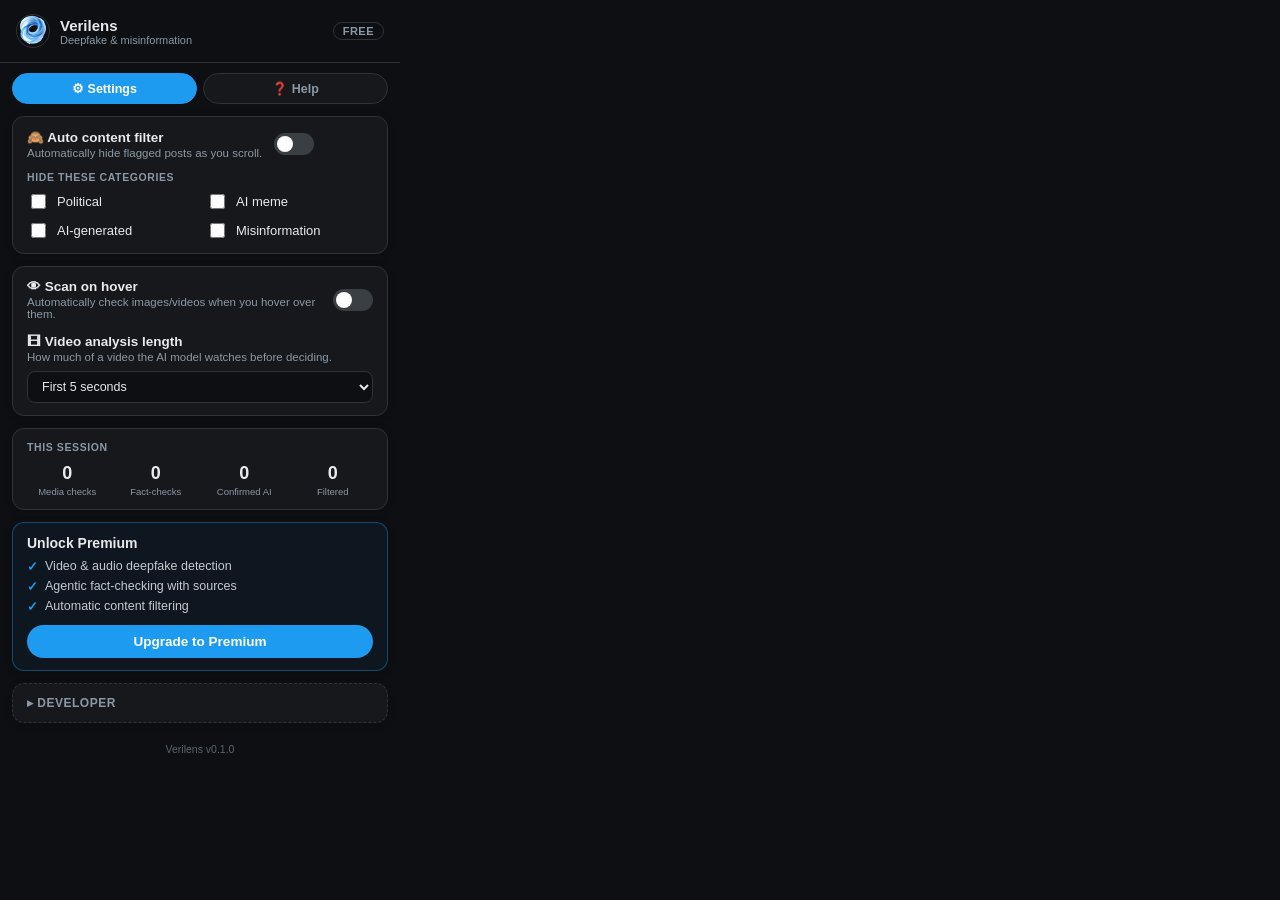
==== popup/popup.html @ 67c18f8c "style: replace old AVIF logo with new transparent PNG logo" ====
<!doctype html>
<html lang="en">
  <head>
    <meta charset="utf-8" />
    <meta name="viewport" content="width=device-width, initial-scale=1" />
    <link rel="stylesheet" href="popup.css" />
    <title>Verilens</title>
  </head>
  <body>
    <header class="vl-header">
      <img src="../assets/images/logo.png" alt="Verilens logo" class="vl-logo" />
      <div>
        <div class="vl-title">Verilens</div>
        <div class="vl-subtitle">Deepfake &amp; misinformation</div>
      </div>
      <span id="tierBadge" class="vl-tier">free</span>
    </header>

    <nav class="vl-tabs" role="tablist">
      <button class="vl-tab active" data-tab="settings" type="button" role="tab" aria-selected="true">⚙ Settings</button>
      <button class="vl-tab" data-tab="help" type="button" role="tab" aria-selected="false">❓ Help</button>
    </nav>

    <!-- ============================== SETTINGS ============================== -->
    <div class="vl-panel" data-panel="settings">

      <!-- Auto content filter (premium) -->
      <section class="vl-card">
        <div class="vl-row">
          <div>
            <div class="vl-row-title">🙈 Auto content filter</div>
            <div class="vl-row-desc">Automatically hide flagged posts as you scroll.</div>
          </div>
          <label class="vl-switch">
            <input type="checkbox" id="autofilterToggle" />
            <span class="vl-slider"></span>
          </label>
        </div>

        <p id="premiumNote" class="vl-note" hidden>
          🔒 Auto filtering is a <strong>Premium</strong> feature. Manual checks still work on the free plan.
        </p>

        <div id="categories" class="vl-categories">
          <div class="vl-cat-head">Hide these categories</div>
          <div class="vl-cat-grid">
            <label class="vl-check"><input type="checkbox" data-cat="political" /> Political</label>
            <label class="vl-check"><input type="checkbox" data-cat="ai_meme" /> AI meme</label>
            <label class="vl-check"><input type="checkbox" data-cat="ai_generated" /> AI-generated</label>
            <label class="vl-check"><input type="checkbox" data-cat="misinformation" /> Misinformation</label>
          </div>
        </div>
      </section>

      <!-- Detection behavior -->
      <section class="vl-card">
        <div class="vl-row">
          <div>
            <div class="vl-row-title">👁 Scan on hover</div>
            <div class="vl-row-desc">Automatically check images/videos when you hover over them.</div>
          </div>
          <label class="vl-switch">
            <input type="checkbox" id="hoverToggle" />
            <span class="vl-slider"></span>
          </label>
        </div>

        <div class="vl-subsection">
          <div class="vl-row-title">🎞 Video analysis length</div>
          <div class="vl-row-desc">How much of a video the AI model watches before deciding.</div>
          <select id="videoMaxSeconds" class="vl-select">
            <option value="5">First 5 seconds</option>
            <option value="10">First 10 seconds</option>
            <option value="20">First 20 seconds</option>
            <option value="30">First 30 seconds</option>
            <option value="60">First 60 seconds</option>
            <option value="0">Full video</option>
          </select>
        </div>
      </section>

      <!-- Session stats -->
      <section class="vl-card">
        <div class="vl-cat-head">This session</div>
        <div class="vl-stats">
          <div class="vl-stat"><span id="statScans" class="vl-stat-num">0</span><span class="vl-stat-label">Media checks</span></div>
          <div class="vl-stat"><span id="statFacts" class="vl-stat-num">0</span><span class="vl-stat-label">Fact-checks</span></div>
          <div class="vl-stat"><span id="statConfirmed" class="vl-stat-num">0</span><span class="vl-stat-label">Confirmed AI</span></div>
          <div class="vl-stat"><span id="statFiltered" class="vl-stat-num">0</span><span class="vl-stat-label">Filtered</span></div>
        </div>
      </section>

      <!-- Upgrade screen (free) / status (premium) -->
      <section class="vl-card vl-upgrade" id="upgradeCard">
        <div class="vl-upgrade-head">Unlock Premium</div>
        <ul class="vl-benefits">
          <li>Video &amp; audio deepfake detection</li>
          <li>Agentic fact-checking with sources</li>
          <li>Automatic content filtering</li>
        </ul>
        <button id="upgradeBtn" class="vl-cta">Upgrade to Premium</button>
      </section>

      <section class="vl-card vl-premium-active" id="premiumCard" hidden>
        <div class="vl-premium-head">✓ Premium active</div>
        <div class="vl-row-desc">All detection and filtering features are unlocked.</div>
      </section>

      <!-- Developer tools (collapsed) -->
      <details class="vl-card vl-dev">
        <summary class="vl-dev-summary">Developer</summary>

        <div class="vl-row">
          <div>
            <div class="vl-row-title">Plan</div>
            <div class="vl-row-desc">Switch your tier to test gated features.</div>
          </div>
          <label class="vl-switch">
            <input type="checkbox" id="tierToggle" />
            <span class="vl-slider"></span>
          </label>
        </div>
        <div class="vl-row-desc" id="tierLabel">Free</div>

        <button id="resetStats" class="vl-dev-link">Reset session stats</button>
      </details>
    </div>

    <!-- ================================ HELP ================================ -->
    <div class="vl-panel" data-panel="help" hidden>

      <section class="vl-card">
        <div class="vl-row-title">👋 What does Verilens do?</div>
        <p class="vl-help-text">
          Verilens adds small AI-powered checks directly into your social feed
          (X/Twitter, Instagram, Facebook). It never posts or changes anything —
          it only analyzes what you choose to check and shows you the result.
        </p>
      </section>

      <section class="vl-card">
        <div class="vl-row-title">🔍 "Check media" button</div>
        <p class="vl-help-text">
          Appears under posts with an image or video. Click it to ask an AI model
          "is this real or AI-generated?" The result shows as a colored badge:
        </p>
        <div class="vl-legend">
          <div class="vl-legend-row"><span class="vl-dot green"></span> <strong>Likely real</strong> — looks like genuine, unedited media.</div>
          <div class="vl-legend-row"><span class="vl-dot amber"></span> <strong>Uncertain</strong> — the model isn't confident either way.</div>
          <div class="vl-legend-row"><span class="vl-dot red"></span> <strong>Likely AI / fake</strong> — strong signs of AI generation or manipulation.</div>
        </div>
        <p class="vl-help-text">
          Image checks are <strong>free</strong>. Video (and audio) checks need
          heavier multimodal models and are part of <strong>Premium</strong>.
        </p>
      </section>

      <section class="vl-card">
        <div class="vl-row-title">✅ Confirmed AI badges (C2PA / SynthID)</div>
        <p class="vl-help-text">
          Some images carry an invisible, cryptographically signed "AI-made" label
          from the tool that created them (e.g. C2PA Content Credentials or
          Google SynthID). When Verilens finds one, it shows
          <strong>"Confirmed AI"</strong> immediately — this is stronger evidence
          than a model's guess, since it's a verified signature, not an estimate.
        </p>
      </section>

      <section class="vl-card">
        <div class="vl-row-title">📰 "Fact-check" button</div>
        <p class="vl-help-text">
          Appears under posts with text. Click it to have an AI agent look up the
          claims in the post against trusted sources and show you whether each
          claim looks true, false, or unverifiable — with links to what it found.
          This is a <strong>Premium</strong> feature since it does live research.
        </p>
      </section>

      <section class="vl-card">
        <div class="vl-row-title">👁 Scan on hover</div>
        <p class="vl-help-text">
          When turned on, simply hovering over an image or video for a moment
          automatically runs a quick "Check media" scan and shows a small badge
          in the corner — no click needed. Off by default to save on
          checks/bandwidth; turn it on if you want passive scanning while you scroll.
        </p>
      </section>

      <section class="vl-card">
        <div class="vl-row-title">🎞 Video analysis length</div>
        <p class="vl-help-text">
          Controls how many seconds of a video the AI model actually watches.
          Shorter = faster results; "Full video" gives the model the most context
          but takes longer to analyze.
        </p>
      </section>

      <section class="vl-card">
        <div class="vl-row-title">🙈 Auto content filter</div>
        <p class="vl-help-text">
          A <strong>Premium</strong> feature that scans posts as you scroll and
          blurs anything matching the categories you've selected (political,
          AI memes, AI-generated media, misinformation). Each blurred post has a
          "Show anyway" button if you want to see it.
        </p>
      </section>

      <section class="vl-card">
        <div class="vl-row-title">🧠 AI model backends</div>
        <p class="vl-help-text">
          Verilens can connect to real, hosted AI models for video and image
          detection. If a model server isn't running, Verilens automatically uses
          a built-in demo model instead — so "Check media" always returns a
          result either way.
        </p>
      </section>

      <section class="vl-card">
        <div class="vl-row-title">⭐ Free vs. Premium</div>
        <div class="vl-plan-grid">
          <div class="vl-plan-col">
            <div class="vl-plan-head">Free</div>
            <ul class="vl-plan-list">
              <li>Image deepfake checks</li>
              <li>AI text detection on selected text</li>
            </ul>
          </div>
          <div class="vl-plan-col">
            <div class="vl-plan-head">Premium</div>
            <ul class="vl-plan-list">
              <li>Video &amp; audio deepfake checks</li>
              <li>Fact-checking with sources</li>
              <li>Automatic content filtering</li>
            </ul>
          </div>
        </div>
        <p class="vl-help-text">
          Use the <strong>Developer → Plan</strong> switch on the Settings tab to
          try Premium features while testing.
        </p>
      </section>
    </div>

    <footer class="vl-footer">Verilens v0.1.0</footer>

    <script src="popup.js"></script>
  </body>
</html>
---- popup/popup.css ----
/* popup/popup.css — dark, minimal, launch-quality */
* { box-sizing: border-box; }

body {
  margin: 0;
  width: 400px;
  font-family: -apple-system, BlinkMacSystemFont, "Segoe UI", Roboto, sans-serif;
  background: #0e0f12;
  color: #e7e9ea;
  font-size: 13px;
}

/* Header */
.vl-header {
  display: flex;
  align-items: center;
  gap: 10px;
  padding: 14px 16px;
  border-bottom: 1px solid #2f3336;
}
.vl-logo {
  width: 34px;
  height: 34px;
  border-radius: 50%;
  object-fit: cover;
  border: 1px solid #2f3336;
  flex-shrink: 0;
}
.vl-title { font-size: 15px; font-weight: 700; }
.vl-subtitle { font-size: 11px; color: #8b98a5; }
.vl-tier {
  margin-left: auto;
  font-size: 11px;
  font-weight: 700;
  text-transform: uppercase;
  letter-spacing: 0.5px;
  color: #8b98a5;
  border: 1px solid #2f3336;
  border-radius: 999px;
  padding: 2px 9px;
}
.vl-tier.premium { color: #1d9bf0; border-color: rgba(29, 155, 240, 0.5); }

/* Tabs */
.vl-tabs {
  display: flex;
  gap: 6px;
  padding: 10px 12px 0;
}
.vl-tab {
  flex: 1;
  appearance: none;
  border: 1px solid #2f3336;
  background: #16181c;
  color: #8b98a5;
  font-size: 12.5px;
  font-weight: 700;
  padding: 7px 0;
  border-radius: 999px;
  cursor: pointer;
  transition: background 0.15s ease, color 0.15s ease, border-color 0.15s ease;
}
.vl-tab:hover { color: #c4c9ce; border-color: #3a3f44; }
.vl-tab.active {
  color: #fff;
  background: #1d9bf0;
  border-color: #1d9bf0;
}
.vl-help-text {
  font-size: 12.5px;
  color: #c4c9ce;
  line-height: 1.5;
  margin: 8px 0 0;
}

/* Cards */
.vl-card {
  margin: 12px;
  padding: 12px 14px;
  border: 1px solid #2f3336;
  border-radius: 12px;
  background: #16181c;
  box-shadow: 0 2px 8px rgba(0, 0, 0, 0.18);
}
.vl-row {
  display: flex;
  align-items: center;
  gap: 12px;
}
.vl-row-title { font-size: 13.5px; font-weight: 700; }
.vl-row-desc { font-size: 11.5px; color: #8b98a5; margin-top: 2px; }

.vl-note {
  margin: 10px 0 0;
  font-size: 12px;
  color: #c9b27a;
  background: rgba(243, 156, 18, 0.08);
  border: 1px solid rgba(243, 156, 18, 0.25);
  border-radius: 8px;
  padding: 8px 10px;
}
.vl-note strong { color: #f39c12; }

/* Categories */
.vl-categories { margin-top: 12px; display: flex; flex-direction: column; gap: 8px; }
.vl-cat-head {
  font-size: 10.5px;
  font-weight: 700;
  text-transform: uppercase;
  letter-spacing: 0.6px;
  color: #8b98a5;
}
.vl-cat-grid {
  display: grid;
  grid-template-columns: 1fr 1fr;
  gap: 8px 12px;
}
.vl-check { display: flex; align-items: center; gap: 8px; cursor: pointer; }
.vl-check input { accent-color: #1d9bf0; width: 15px; height: 15px; }
.vl-disabled { opacity: 0.45; pointer-events: none; }

/* Toggle switch */
.vl-switch { position: relative; display: inline-block; width: 40px; height: 22px; flex: 0 0 auto; }
.vl-switch input { opacity: 0; width: 0; height: 0; }
.vl-slider {
  position: absolute;
  inset: 0;
  background: #3a3f44;
  border-radius: 999px;
  transition: background 0.15s ease;
}
.vl-slider::before {
  content: "";
  position: absolute;
  height: 16px;
  width: 16px;
  left: 3px;
  top: 3px;
  background: #fff;
  border-radius: 50%;
  transition: transform 0.15s ease;
}
.vl-switch input:checked + .vl-slider { background: #1d9bf0; }
.vl-switch input:checked + .vl-slider::before { transform: translateX(18px); }
.vl-switch input:disabled + .vl-slider { opacity: 0.5; }

/* Detection settings */
.vl-subsection { margin-top: 14px; }
.vl-select {
  width: 100%;
  margin-top: 8px;
  padding: 7px 10px;
  font-size: 12.5px;
  color: #e7e9ea;
  background: #0e0f12;
  border: 1px solid #2f3336;
  border-radius: 8px;
  outline: none;
}
.vl-select:focus { border-color: #1d9bf0; }

/* Session stats */
.vl-stats {
  display: grid;
  grid-template-columns: repeat(4, 1fr);
  gap: 8px;
  margin-top: 10px;
}
.vl-stat {
  display: flex;
  flex-direction: column;
  align-items: center;
  gap: 2px;
}
.vl-stat-num { font-size: 18px; font-weight: 800; color: #e7e9ea; }
.vl-stat-label { font-size: 9.5px; color: #8b98a5; text-align: center; }

/* Upgrade card */
.vl-upgrade { border-color: rgba(29, 155, 240, 0.4); background: rgba(29, 155, 240, 0.06); }
.vl-upgrade-head { font-size: 14px; font-weight: 800; margin-bottom: 8px; }
.vl-benefits {
  list-style: none;
  margin: 0 0 12px;
  padding: 0;
  display: flex;
  flex-direction: column;
  gap: 6px;
}
.vl-benefits li {
  font-size: 12.5px;
  color: #c4c9ce;
  padding-left: 18px;
  position: relative;
}
.vl-benefits li::before {
  content: "✓";
  position: absolute;
  left: 0;
  color: #1d9bf0;
  font-weight: 800;
}
.vl-cta {
  width: 100%;
  appearance: none;
  border: none;
  background: #1d9bf0;
  color: #fff;
  font-size: 13.5px;
  font-weight: 700;
  padding: 9px;
  border-radius: 999px;
  cursor: pointer;
}
.vl-cta:hover { background: #1a8cd8; }

.vl-premium-active { border-color: rgba(46, 204, 113, 0.4); background: rgba(46, 204, 113, 0.06); }
.vl-premium-head { font-size: 14px; font-weight: 800; color: #2ecc71; margin-bottom: 2px; }

/* Dev card (collapsible) */
.vl-dev { border-style: dashed; }
.vl-dev-summary {
  cursor: pointer;
  font-size: 12px;
  font-weight: 700;
  color: #8b98a5;
  text-transform: uppercase;
  letter-spacing: 0.5px;
  list-style: none;
}
.vl-dev-summary::-webkit-details-marker { display: none; }
.vl-dev-summary::before { content: "▸ "; }
details[open] .vl-dev-summary::before { content: "▾ "; }
.vl-dev > .vl-row { margin-top: 12px; }
.vl-dev-link {
  display: block;
  margin-top: 10px;
  appearance: none;
  border: none;
  background: none;
  color: #8b98a5;
  font-size: 11px;
  text-decoration: underline;
  cursor: pointer;
  padding: 0;
}
.vl-dev-link:hover { color: #aab4bd; }

.vl-footer {
  text-align: center;
  font-size: 10.5px;
  color: #5b6570;
  padding: 8px 0 12px;
}

/* ---- Help tab ---- */
.vl-legend { margin-top: 10px; display: flex; flex-direction: column; gap: 6px; }
.vl-legend-row { font-size: 12.5px; color: #c4c9ce; display: flex; align-items: flex-start; gap: 8px; }
.vl-dot {
  width: 10px;
  height: 10px;
  min-width: 10px;
  border-radius: 50%;
  margin-top: 3px;
}
.vl-dot.green { background: #2ecc71; }
.vl-dot.amber { background: #f39c12; }
.vl-dot.red { background: #e74c3c; }

.vl-plan-grid {
  margin-top: 10px;
  display: grid;
  grid-template-columns: 1fr 1fr;
  gap: 10px;
}
.vl-plan-col {
  border: 1px solid #2f3336;
  border-radius: 10px;
  padding: 10px;
  background: #0e0f12;
}
.vl-plan-head {
  font-size: 12px;
  font-weight: 800;
  text-transform: uppercase;
  letter-spacing: 0.5px;
  color: #8b98a5;
  margin-bottom: 6px;
}
.vl-plan-list {
  margin: 0;
  padding-left: 16px;
  display: flex;
  flex-direction: column;
  gap: 4px;
}
.vl-plan-list li { font-size: 12px; color: #c4c9ce; }
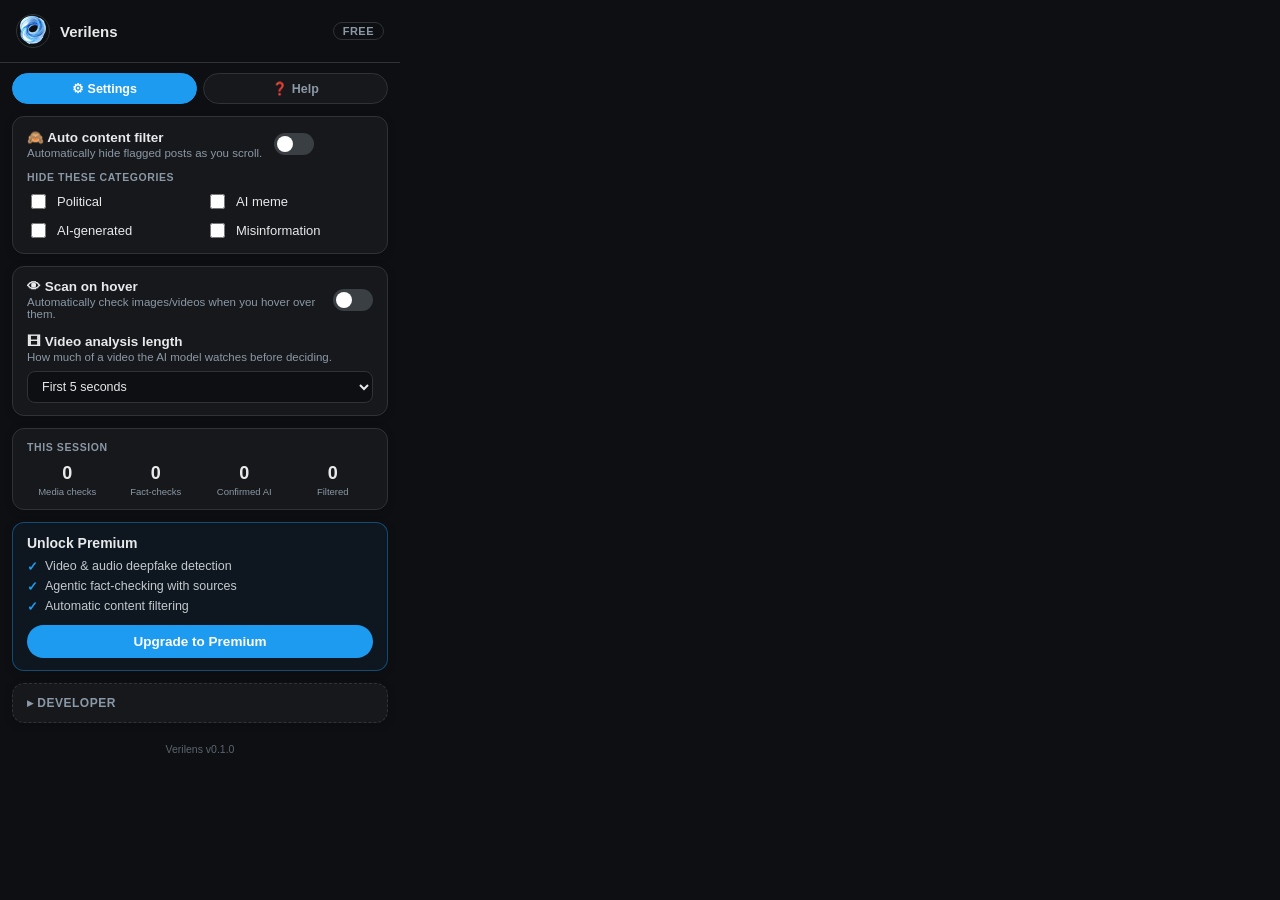
==== commit 9c043e02: "style: remove subtitle from popup header" ====
--- a/popup/popup.html
+++ b/popup/popup.html
@@ -11,7 +11,6 @@
       <img src="../assets/images/logo.png" alt="Verilens logo" class="vl-logo" />
       <div>
         <div class="vl-title">Verilens</div>
-        <div class="vl-subtitle">Deepfake &amp; misinformation</div>
       </div>
       <span id="tierBadge" class="vl-tier">free</span>
     </header>
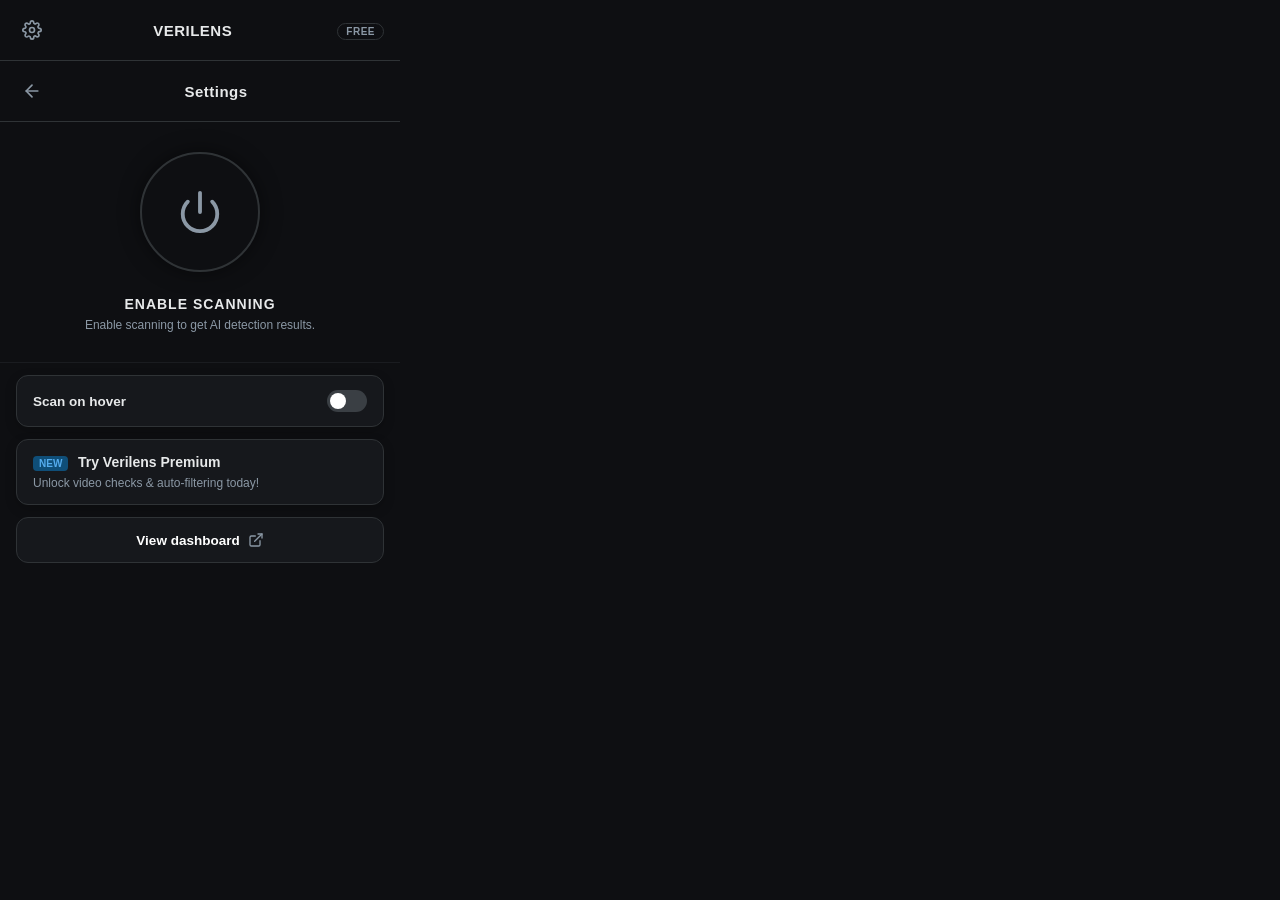
==== commit 63a29fd3: "feat: redesign popup UI to premium BitMind-inspired layout - Replaces tabs with a main dashboard and" ====
--- a/popup/popup.html
+++ b/popup/popup.html
@@ -7,21 +7,85 @@
     <title>Verilens</title>
   </head>
   <body>
-    <header class="vl-header">
-      <img src="../assets/images/logo.png" alt="Verilens logo" class="vl-logo" />
-      <div>
-        <div class="vl-title">Verilens</div>
+    <!-- MAIN HEADER -->
+    <header class="vl-header" id="mainHeader">
+      <button id="btnOpenSettings" class="vl-icon-btn" aria-label="Settings">
+        <svg viewBox="0 0 24 24" width="20" height="20" stroke="#8b98a5" stroke-width="2" fill="none" stroke-linecap="round" stroke-linejoin="round"><circle cx="12" cy="12" r="3"></circle><path d="M19.4 15a1.65 1.65 0 0 0 .33 1.82l.06.06a2 2 0 0 1 0 2.83 2 2 0 0 1-2.83 0l-.06-.06a1.65 1.65 0 0 0-1.82-.33 1.65 1.65 0 0 0-1 1.51V21a2 2 0 0 1-2 2 2 2 0 0 1-2-2v-.09A1.65 1.65 0 0 0 9 19.4a1.65 1.65 0 0 0-1.82.33l-.06.06a2 2 0 0 1-2.83 0 2 2 0 0 1 0-2.83l.06-.06a1.65 1.65 0 0 0 .33-1.82 1.65 1.65 0 0 0-1.51-1H3a2 2 0 0 1-2-2 2 2 0 0 1 2-2h.09A1.65 1.65 0 0 0 4.6 9a1.65 1.65 0 0 0-.33-1.82l-.06-.06a2 2 0 0 1 0-2.83 2 2 0 0 1 2.83 0l.06.06a1.65 1.65 0 0 0 1.82.33H9a1.65 1.65 0 0 0 1-1.51V3a2 2 0 0 1 2-2 2 2 0 0 1 2 2v.09a1.65 1.65 0 0 0 1 1.51 1.65 1.65 0 0 0 1.82-.33l.06-.06a2 2 0 0 1 2.83 0 2 2 0 0 1 0 2.83l-.06.06a1.65 1.65 0 0 0-.33 1.82V9a1.65 1.65 0 0 0 1.51 1H21a2 2 0 0 1 2 2 2 2 0 0 1-2 2h-.09a1.65 1.65 0 0 0-1.51 1z"></path></svg>
+      </button>
+      <div class="vl-header-center">
+        <span class="vl-header-title">VERILENS</span>
       </div>
-      <span id="tierBadge" class="vl-tier">free</span>
+      <div class="vl-header-right">
+        <span id="tierBadge" class="vl-tier">free</span>
+      </div>
     </header>
 
-    <nav class="vl-tabs" role="tablist">
-      <button class="vl-tab active" data-tab="settings" type="button" role="tab" aria-selected="true">⚙ Settings</button>
-      <button class="vl-tab" data-tab="help" type="button" role="tab" aria-selected="false">❓ Help</button>
-    </nav>
+    <!-- SETTINGS HEADER (Hidden by default) -->
+    <header class="vl-header vl-header-settings" id="settingsHeader" hidden>
+      <button id="btnBack" class="vl-icon-btn" aria-label="Back">
+        <svg viewBox="0 0 24 24" width="20" height="20" stroke="#8b98a5" stroke-width="2" fill="none" stroke-linecap="round" stroke-linejoin="round"><line x1="19" y1="12" x2="5" y2="12"></line><polyline points="12 19 5 12 12 5"></polyline></svg>
+      </button>
+      <div class="vl-header-center">
+        <span class="vl-header-title">Settings</span>
+      </div>
+      <div class="vl-header-right"></div>
+    </header>
 
-    <!-- ============================== SETTINGS ============================== -->
-    <div class="vl-panel" data-panel="settings">
+    <!-- MAIN DASHBOARD VIEW -->
+    <div id="viewMain" class="vl-view">
+      
+      <div class="vl-power-section">
+        <button id="masterToggleBtn" class="vl-power-btn" aria-label="Toggle Scanning">
+          <svg viewBox="0 0 24 24" width="46" height="46" stroke="currentColor" stroke-width="2" fill="none" stroke-linecap="round" stroke-linejoin="round"><path d="M18.36 6.64a9 9 0 1 1-12.73 0"></path><line x1="12" y1="2" x2="12" y2="12"></line></svg>
+        </button>
+        <div id="masterStatusText" class="vl-power-status">ENABLE SCANNING</div>
+        <div class="vl-power-desc">Enable scanning to get AI detection results.</div>
+      </div>
+
+      <div class="vl-card vl-card-sleek">
+        <div class="vl-row">
+          <div class="vl-row-title">Scan on hover</div>
+          <label class="vl-switch">
+            <input type="checkbox" id="hoverToggle" />
+            <span class="vl-slider"></span>
+          </label>
+        </div>
+      </div>
+
+      <div class="vl-card vl-card-sleek" id="upgradePromoCard">
+        <div class="vl-row">
+          <div>
+            <span class="vl-badge-new">New</span>
+            <span class="vl-promo-title">Try Verilens Premium</span>
+          </div>
+        </div>
+        <div class="vl-promo-desc">Unlock video checks & auto-filtering today!</div>
+      </div>
+
+      <div class="vl-dashboard-btn-container">
+        <button id="btnViewDashboard" class="vl-card-btn">
+          View dashboard
+          <svg viewBox="0 0 24 24" width="16" height="16" stroke="#8b98a5" stroke-width="2" fill="none" stroke-linecap="round" stroke-linejoin="round"><path d="M18 13v6a2 2 0 0 1-2 2H5a2 2 0 0 1-2-2V8a2 2 0 0 1 2-2h6"></path><polyline points="15 3 21 3 21 9"></polyline><line x1="10" y1="14" x2="21" y2="3"></line></svg>
+        </button>
+      </div>
+    </div>
+
+    <!-- SETTINGS VIEW -->
+    <div id="viewSettings" class="vl-view" hidden>
+      
+      <section class="vl-card">
+        <div class="vl-row">
+          <div>
+            <div class="vl-row-title">Plan</div>
+            <div class="vl-row-desc">Switch your tier to test gated features.</div>
+          </div>
+          <label class="vl-switch">
+            <input type="checkbox" id="tierToggle" />
+            <span class="vl-slider"></span>
+          </label>
+        </div>
+        <div class="vl-row-desc" id="tierLabel">Free</div>
+      </section>
 
       <!-- Auto content filter (premium) -->
       <section class="vl-card">
@@ -51,19 +115,8 @@
         </div>
       </section>
 
-      <!-- Detection behavior -->
+      <!-- Video Settings -->
       <section class="vl-card">
-        <div class="vl-row">
-          <div>
-            <div class="vl-row-title">👁 Scan on hover</div>
-            <div class="vl-row-desc">Automatically check images/videos when you hover over them.</div>
-          </div>
-          <label class="vl-switch">
-            <input type="checkbox" id="hoverToggle" />
-            <span class="vl-slider"></span>
-          </label>
-        </div>
-
         <div class="vl-subsection">
           <div class="vl-row-title">🎞 Video analysis length</div>
           <div class="vl-row-desc">How much of a video the AI model watches before deciding.</div>
@@ -87,160 +140,10 @@
           <div class="vl-stat"><span id="statConfirmed" class="vl-stat-num">0</span><span class="vl-stat-label">Confirmed AI</span></div>
           <div class="vl-stat"><span id="statFiltered" class="vl-stat-num">0</span><span class="vl-stat-label">Filtered</span></div>
         </div>
+        <button id="resetStats" class="vl-dev-link">Reset session stats</button>
       </section>
 
-      <!-- Upgrade screen (free) / status (premium) -->
-      <section class="vl-card vl-upgrade" id="upgradeCard">
-        <div class="vl-upgrade-head">Unlock Premium</div>
-        <ul class="vl-benefits">
-          <li>Video &amp; audio deepfake detection</li>
-          <li>Agentic fact-checking with sources</li>
-          <li>Automatic content filtering</li>
-        </ul>
-        <button id="upgradeBtn" class="vl-cta">Upgrade to Premium</button>
-      </section>
-
-      <section class="vl-card vl-premium-active" id="premiumCard" hidden>
-        <div class="vl-premium-head">✓ Premium active</div>
-        <div class="vl-row-desc">All detection and filtering features are unlocked.</div>
-      </section>
-
-      <!-- Developer tools (collapsed) -->
-      <details class="vl-card vl-dev">
-        <summary class="vl-dev-summary">Developer</summary>
-
-        <div class="vl-row">
-          <div>
-            <div class="vl-row-title">Plan</div>
-            <div class="vl-row-desc">Switch your tier to test gated features.</div>
-          </div>
-          <label class="vl-switch">
-            <input type="checkbox" id="tierToggle" />
-            <span class="vl-slider"></span>
-          </label>
-        </div>
-        <div class="vl-row-desc" id="tierLabel">Free</div>
-
-        <button id="resetStats" class="vl-dev-link">Reset session stats</button>
-      </details>
     </div>
-
-    <!-- ================================ HELP ================================ -->
-    <div class="vl-panel" data-panel="help" hidden>
-
-      <section class="vl-card">
-        <div class="vl-row-title">👋 What does Verilens do?</div>
-        <p class="vl-help-text">
-          Verilens adds small AI-powered checks directly into your social feed
-          (X/Twitter, Instagram, Facebook). It never posts or changes anything —
-          it only analyzes what you choose to check and shows you the result.
-        </p>
-      </section>
-
-      <section class="vl-card">
-        <div class="vl-row-title">🔍 "Check media" button</div>
-        <p class="vl-help-text">
-          Appears under posts with an image or video. Click it to ask an AI model
-          "is this real or AI-generated?" The result shows as a colored badge:
-        </p>
-        <div class="vl-legend">
-          <div class="vl-legend-row"><span class="vl-dot green"></span> <strong>Likely real</strong> — looks like genuine, unedited media.</div>
-          <div class="vl-legend-row"><span class="vl-dot amber"></span> <strong>Uncertain</strong> — the model isn't confident either way.</div>
-          <div class="vl-legend-row"><span class="vl-dot red"></span> <strong>Likely AI / fake</strong> — strong signs of AI generation or manipulation.</div>
-        </div>
-        <p class="vl-help-text">
-          Image checks are <strong>free</strong>. Video (and audio) checks need
-          heavier multimodal models and are part of <strong>Premium</strong>.
-        </p>
-      </section>
-
-      <section class="vl-card">
-        <div class="vl-row-title">✅ Confirmed AI badges (C2PA / SynthID)</div>
-        <p class="vl-help-text">
-          Some images carry an invisible, cryptographically signed "AI-made" label
-          from the tool that created them (e.g. C2PA Content Credentials or
-          Google SynthID). When Verilens finds one, it shows
-          <strong>"Confirmed AI"</strong> immediately — this is stronger evidence
-          than a model's guess, since it's a verified signature, not an estimate.
-        </p>
-      </section>
-
-      <section class="vl-card">
-        <div class="vl-row-title">📰 "Fact-check" button</div>
-        <p class="vl-help-text">
-          Appears under posts with text. Click it to have an AI agent look up the
-          claims in the post against trusted sources and show you whether each
-          claim looks true, false, or unverifiable — with links to what it found.
-          This is a <strong>Premium</strong> feature since it does live research.
-        </p>
-      </section>
-
-      <section class="vl-card">
-        <div class="vl-row-title">👁 Scan on hover</div>
-        <p class="vl-help-text">
-          When turned on, simply hovering over an image or video for a moment
-          automatically runs a quick "Check media" scan and shows a small badge
-          in the corner — no click needed. Off by default to save on
-          checks/bandwidth; turn it on if you want passive scanning while you scroll.
-        </p>
-      </section>
-
-      <section class="vl-card">
-        <div class="vl-row-title">🎞 Video analysis length</div>
-        <p class="vl-help-text">
-          Controls how many seconds of a video the AI model actually watches.
-          Shorter = faster results; "Full video" gives the model the most context
-          but takes longer to analyze.
-        </p>
-      </section>
-
-      <section class="vl-card">
-        <div class="vl-row-title">🙈 Auto content filter</div>
-        <p class="vl-help-text">
-          A <strong>Premium</strong> feature that scans posts as you scroll and
-          blurs anything matching the categories you've selected (political,
-          AI memes, AI-generated media, misinformation). Each blurred post has a
-          "Show anyway" button if you want to see it.
-        </p>
-      </section>
-
-      <section class="vl-card">
-        <div class="vl-row-title">🧠 AI model backends</div>
-        <p class="vl-help-text">
-          Verilens can connect to real, hosted AI models for video and image
-          detection. If a model server isn't running, Verilens automatically uses
-          a built-in demo model instead — so "Check media" always returns a
-          result either way.
-        </p>
-      </section>
-
-      <section class="vl-card">
-        <div class="vl-row-title">⭐ Free vs. Premium</div>
-        <div class="vl-plan-grid">
-          <div class="vl-plan-col">
-            <div class="vl-plan-head">Free</div>
-            <ul class="vl-plan-list">
-              <li>Image deepfake checks</li>
-              <li>AI text detection on selected text</li>
-            </ul>
-          </div>
-          <div class="vl-plan-col">
-            <div class="vl-plan-head">Premium</div>
-            <ul class="vl-plan-list">
-              <li>Video &amp; audio deepfake checks</li>
-              <li>Fact-checking with sources</li>
-              <li>Automatic content filtering</li>
-            </ul>
-          </div>
-        </div>
-        <p class="vl-help-text">
-          Use the <strong>Developer → Plan</strong> switch on the Settings tab to
-          try Premium features while testing.
-        </p>
-      </section>
-    </div>
-
-    <footer class="vl-footer">Verilens v0.1.0</footer>
 
     <script src="popup.js"></script>
   </body>
--- a/popup/popup.css
+++ b/popup/popup.css
@@ -1,4 +1,4 @@
-/* popup/popup.css — dark, minimal, launch-quality */
+/* popup/popup.css — dark, minimal, premium */
 * { box-sizing: border-box; }
 
 body {
@@ -10,83 +10,183 @@
   font-size: 13px;
 }
 
+/* Icons and Basic Buttons */
+.vl-icon-btn {
+  background: transparent;
+  border: none;
+  cursor: pointer;
+  padding: 6px;
+  display: flex;
+  align-items: center;
+  justify-content: center;
+  border-radius: 6px;
+  color: #8b98a5;
+  transition: background 0.2s;
+}
+.vl-icon-btn:hover { background: rgba(255, 255, 255, 0.05); color: #fff; }
+
 /* Header */
 .vl-header {
   display: flex;
   align-items: center;
-  gap: 10px;
+  justify-content: space-between;
   padding: 14px 16px;
   border-bottom: 1px solid #2f3336;
 }
-.vl-logo {
-  width: 34px;
-  height: 34px;
+.vl-header-center {
+  display: flex;
+  align-items: center;
+  gap: 8px;
+}
+.vl-logo-small {
+  width: 24px;
+  height: 24px;
   border-radius: 50%;
   object-fit: cover;
-  border: 1px solid #2f3336;
-  flex-shrink: 0;
-}
-.vl-title { font-size: 15px; font-weight: 700; }
-.vl-subtitle { font-size: 11px; color: #8b98a5; }
+}
+.vl-header-title { font-size: 15px; font-weight: 800; letter-spacing: 0.5px; }
+
 .vl-tier {
-  margin-left: auto;
-  font-size: 11px;
-  font-weight: 700;
+  font-size: 10px;
+  font-weight: 800;
   text-transform: uppercase;
   letter-spacing: 0.5px;
   color: #8b98a5;
   border: 1px solid #2f3336;
   border-radius: 999px;
-  padding: 2px 9px;
+  padding: 2px 8px;
 }
 .vl-tier.premium { color: #1d9bf0; border-color: rgba(29, 155, 240, 0.5); }
 
-/* Tabs */
-.vl-tabs {
-  display: flex;
-  gap: 6px;
-  padding: 10px 12px 0;
-}
-.vl-tab {
-  flex: 1;
-  appearance: none;
-  border: 1px solid #2f3336;
-  background: #16181c;
-  color: #8b98a5;
-  font-size: 12.5px;
-  font-weight: 700;
-  padding: 7px 0;
-  border-radius: 999px;
-  cursor: pointer;
-  transition: background 0.15s ease, color 0.15s ease, border-color 0.15s ease;
-}
-.vl-tab:hover { color: #c4c9ce; border-color: #3a3f44; }
-.vl-tab.active {
-  color: #fff;
-  background: #1d9bf0;
+/* Views */
+.vl-view {
+  animation: fadeIn 0.2s ease-out;
+}
+@keyframes fadeIn {
+  from { opacity: 0; transform: translateY(5px); }
+  to { opacity: 1; transform: translateY(0); }
+}
+
+/* Main Dashboard Elements */
+.vl-power-section {
+  display: flex;
+  flex-direction: column;
+  align-items: center;
+  padding: 30px 20px;
+  border-bottom: 1px solid #1a1c20;
+}
+
+.vl-power-btn {
+  width: 120px;
+  height: 120px;
+  border-radius: 50%;
+  background: transparent;
+  border: 2px solid #2f3336;
+  color: #8b98a5;
+  cursor: pointer;
+  display: flex;
+  align-items: center;
+  justify-content: center;
+  transition: all 0.3s ease;
+  box-shadow: 0 0 20px rgba(0,0,0,0.5);
+}
+
+.vl-power-btn:hover {
+  border-color: #5b6570;
+  color: #c4c9ce;
+}
+
+.vl-power-btn.active {
   border-color: #1d9bf0;
-}
-.vl-help-text {
-  font-size: 12.5px;
-  color: #c4c9ce;
-  line-height: 1.5;
-  margin: 8px 0 0;
-}
-
-/* Cards */
-.vl-card {
-  margin: 12px;
-  padding: 12px 14px;
+  color: #1d9bf0;
+  box-shadow: 0 0 25px rgba(29, 155, 240, 0.3), inset 0 0 15px rgba(29, 155, 240, 0.1);
+}
+
+.vl-power-status {
+  margin-top: 24px;
+  font-size: 14px;
+  font-weight: 800;
+  letter-spacing: 1px;
+}
+
+.vl-power-desc {
+  margin-top: 6px;
+  font-size: 12px;
+  color: #8b98a5;
+}
+
+.vl-card-sleek {
+  margin: 16px;
+  padding: 16px;
   border: 1px solid #2f3336;
   border-radius: 12px;
   background: #16181c;
-  box-shadow: 0 2px 8px rgba(0, 0, 0, 0.18);
-}
+  box-shadow: 0 4px 12px rgba(0, 0, 0, 0.2);
+}
+
+.vl-badge-new {
+  background: #0f4e78;
+  color: #55acee;
+  font-size: 10px;
+  font-weight: 800;
+  padding: 2px 6px;
+  border-radius: 4px;
+  margin-right: 6px;
+  text-transform: uppercase;
+}
+
+.vl-promo-title {
+  font-weight: 700;
+  font-size: 14px;
+}
+
+.vl-promo-desc {
+  margin-top: 6px;
+  font-size: 12px;
+  color: #8b98a5;
+}
+
+.vl-dashboard-btn-container {
+  padding: 0 16px 20px 16px;
+}
+
+.vl-card-btn {
+  width: 100%;
+  background: #16181c;
+  border: 1px solid #2f3336;
+  border-radius: 12px;
+  padding: 14px;
+  color: #fff;
+  font-weight: 700;
+  font-size: 13.5px;
+  cursor: pointer;
+  display: flex;
+  align-items: center;
+  justify-content: center;
+  gap: 8px;
+  transition: background 0.2s, border-color 0.2s;
+}
+
+.vl-card-btn:hover {
+  background: #1c1e23;
+  border-color: #3a3f44;
+}
+
+/* Shared Elements (Cards, Toggles, Settings) */
+.vl-card {
+  margin: 12px 16px;
+  padding: 14px 16px;
+  border: 1px solid #2f3336;
+  border-radius: 12px;
+  background: #16181c;
+}
+
 .vl-row {
   display: flex;
   align-items: center;
-  gap: 12px;
-}
+  justify-content: space-between;
+}
+
 .vl-row-title { font-size: 13.5px; font-weight: 700; }
 .vl-row-desc { font-size: 11.5px; color: #8b98a5; margin-top: 2px; }
 
@@ -145,7 +245,7 @@
 .vl-switch input:disabled + .vl-slider { opacity: 0.5; }
 
 /* Detection settings */
-.vl-subsection { margin-top: 14px; }
+.vl-subsection { margin-top: 0; }
 .vl-select {
   width: 100%;
   margin-top: 8px;
@@ -175,65 +275,9 @@
 .vl-stat-num { font-size: 18px; font-weight: 800; color: #e7e9ea; }
 .vl-stat-label { font-size: 9.5px; color: #8b98a5; text-align: center; }
 
-/* Upgrade card */
-.vl-upgrade { border-color: rgba(29, 155, 240, 0.4); background: rgba(29, 155, 240, 0.06); }
-.vl-upgrade-head { font-size: 14px; font-weight: 800; margin-bottom: 8px; }
-.vl-benefits {
-  list-style: none;
-  margin: 0 0 12px;
-  padding: 0;
-  display: flex;
-  flex-direction: column;
-  gap: 6px;
-}
-.vl-benefits li {
-  font-size: 12.5px;
-  color: #c4c9ce;
-  padding-left: 18px;
-  position: relative;
-}
-.vl-benefits li::before {
-  content: "✓";
-  position: absolute;
-  left: 0;
-  color: #1d9bf0;
-  font-weight: 800;
-}
-.vl-cta {
-  width: 100%;
-  appearance: none;
-  border: none;
-  background: #1d9bf0;
-  color: #fff;
-  font-size: 13.5px;
-  font-weight: 700;
-  padding: 9px;
-  border-radius: 999px;
-  cursor: pointer;
-}
-.vl-cta:hover { background: #1a8cd8; }
-
-.vl-premium-active { border-color: rgba(46, 204, 113, 0.4); background: rgba(46, 204, 113, 0.06); }
-.vl-premium-head { font-size: 14px; font-weight: 800; color: #2ecc71; margin-bottom: 2px; }
-
-/* Dev card (collapsible) */
-.vl-dev { border-style: dashed; }
-.vl-dev-summary {
-  cursor: pointer;
-  font-size: 12px;
-  font-weight: 700;
-  color: #8b98a5;
-  text-transform: uppercase;
-  letter-spacing: 0.5px;
-  list-style: none;
-}
-.vl-dev-summary::-webkit-details-marker { display: none; }
-.vl-dev-summary::before { content: "▸ "; }
-details[open] .vl-dev-summary::before { content: "▾ "; }
-.vl-dev > .vl-row { margin-top: 12px; }
 .vl-dev-link {
   display: block;
-  margin-top: 10px;
+  margin-top: 16px;
   appearance: none;
   border: none;
   background: none;
@@ -244,53 +288,3 @@
   padding: 0;
 }
 .vl-dev-link:hover { color: #aab4bd; }
-
-.vl-footer {
-  text-align: center;
-  font-size: 10.5px;
-  color: #5b6570;
-  padding: 8px 0 12px;
-}
-
-/* ---- Help tab ---- */
-.vl-legend { margin-top: 10px; display: flex; flex-direction: column; gap: 6px; }
-.vl-legend-row { font-size: 12.5px; color: #c4c9ce; display: flex; align-items: flex-start; gap: 8px; }
-.vl-dot {
-  width: 10px;
-  height: 10px;
-  min-width: 10px;
-  border-radius: 50%;
-  margin-top: 3px;
-}
-.vl-dot.green { background: #2ecc71; }
-.vl-dot.amber { background: #f39c12; }
-.vl-dot.red { background: #e74c3c; }
-
-.vl-plan-grid {
-  margin-top: 10px;
-  display: grid;
-  grid-template-columns: 1fr 1fr;
-  gap: 10px;
-}
-.vl-plan-col {
-  border: 1px solid #2f3336;
-  border-radius: 10px;
-  padding: 10px;
-  background: #0e0f12;
-}
-.vl-plan-head {
-  font-size: 12px;
-  font-weight: 800;
-  text-transform: uppercase;
-  letter-spacing: 0.5px;
-  color: #8b98a5;
-  margin-bottom: 6px;
-}
-.vl-plan-list {
-  margin: 0;
-  padding-left: 16px;
-  display: flex;
-  flex-direction: column;
-  gap: 4px;
-}
-.vl-plan-list li { font-size: 12px; color: #c4c9ce; }
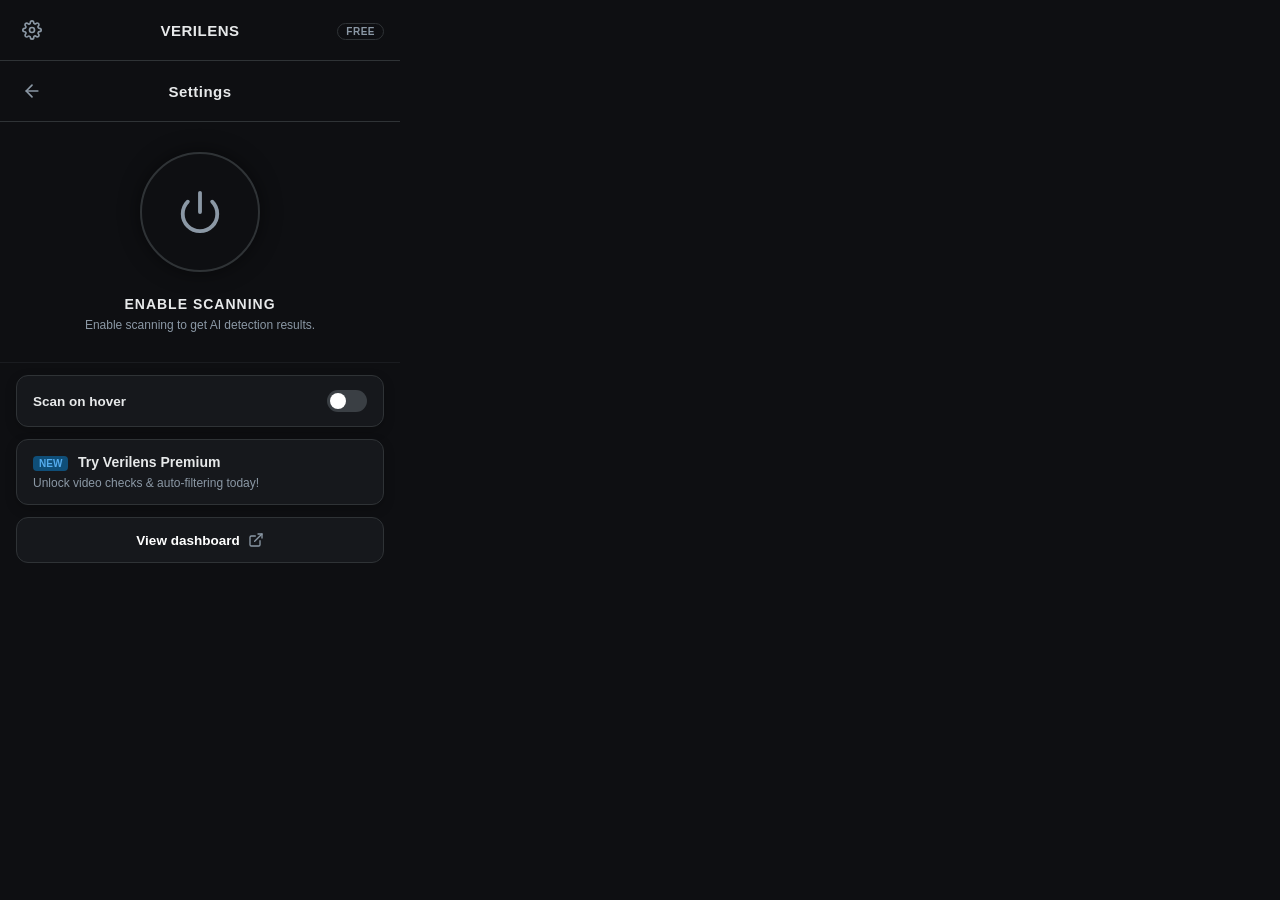
==== commit c6a19ff6: "fix: center header title perfectly and lock video length for free users - Used absolute positioning " ====
--- a/popup/popup.html
+++ b/popup/popup.html
@@ -91,7 +91,7 @@
       <section class="vl-card">
         <div class="vl-row">
           <div>
-            <div class="vl-row-title">🙈 Auto content filter</div>
+            <div class="vl-row-title"><svg class="vl-row-icon" viewBox="0 0 24 24" fill="none" stroke="currentColor" stroke-width="2" stroke-linecap="round" stroke-linejoin="round"><path d="M17.94 17.94A10.07 10.07 0 0 1 12 20c-7 0-11-8-11-8a18.45 18.45 0 0 1 5.06-5.94M9.9 4.24A9.12 9.12 0 0 1 12 4c7 0 11 8 11 8a18.5 18.5 0 0 1-2.16 3.19m-6.72-1.07a3 3 0 1 1-4.24-4.24M1 1l22 22"></path></svg> Auto content filter</div>
             <div class="vl-row-desc">Automatically hide flagged posts as you scroll.</div>
           </div>
           <label class="vl-switch">
@@ -105,12 +105,12 @@
         </p>
 
         <div id="categories" class="vl-categories">
-          <div class="vl-cat-head">Hide these categories</div>
+          <div class="vl-cat-head">HIDE THESE CATEGORIES</div>
           <div class="vl-cat-grid">
-            <label class="vl-check"><input type="checkbox" data-cat="political" /> Political</label>
-            <label class="vl-check"><input type="checkbox" data-cat="ai_meme" /> AI meme</label>
-            <label class="vl-check"><input type="checkbox" data-cat="ai_generated" /> AI-generated</label>
-            <label class="vl-check"><input type="checkbox" data-cat="misinformation" /> Misinformation</label>
+            <label class="vl-check"><input type="checkbox" data-cat="political" /><span class="vl-custom-check"><svg viewBox="0 0 24 24" fill="none" stroke="currentColor" stroke-width="3" stroke-linecap="round" stroke-linejoin="round"><polyline points="20 6 9 17 4 12"></polyline></svg></span><span class="vl-check-text">Political</span></label>
+            <label class="vl-check"><input type="checkbox" data-cat="ai_media" /><span class="vl-custom-check"><svg viewBox="0 0 24 24" fill="none" stroke="currentColor" stroke-width="3" stroke-linecap="round" stroke-linejoin="round"><polyline points="20 6 9 17 4 12"></polyline></svg></span><span class="vl-check-text">AI media</span></label>
+            <label class="vl-check"><input type="checkbox" data-cat="sensitive" /><span class="vl-custom-check"><svg viewBox="0 0 24 24" fill="none" stroke="currentColor" stroke-width="3" stroke-linecap="round" stroke-linejoin="round"><polyline points="20 6 9 17 4 12"></polyline></svg></span><span class="vl-check-text">Sensitive</span></label>
+            <label class="vl-check"><input type="checkbox" data-cat="misinformation" /><span class="vl-custom-check"><svg viewBox="0 0 24 24" fill="none" stroke="currentColor" stroke-width="3" stroke-linecap="round" stroke-linejoin="round"><polyline points="20 6 9 17 4 12"></polyline></svg></span><span class="vl-check-text">Misinformation</span></label>
           </div>
         </div>
       </section>
@@ -118,16 +118,19 @@
       <!-- Video Settings -->
       <section class="vl-card">
         <div class="vl-subsection">
-          <div class="vl-row-title">🎞 Video analysis length</div>
+          <div class="vl-row-title"><svg class="vl-row-icon" viewBox="0 0 24 24" fill="none" stroke="currentColor" stroke-width="2" stroke-linecap="round" stroke-linejoin="round"><polygon points="23 7 16 12 23 17 23 7"></polygon><rect x="1" y="5" width="15" height="14" rx="2" ry="2"></rect></svg> Video analysis length</div>
           <div class="vl-row-desc">How much of a video the AI model watches before deciding.</div>
-          <select id="videoMaxSeconds" class="vl-select">
-            <option value="5">First 5 seconds</option>
-            <option value="10">First 10 seconds</option>
-            <option value="20">First 20 seconds</option>
-            <option value="30">First 30 seconds</option>
-            <option value="60">First 60 seconds</option>
-            <option value="0">Full video</option>
-          </select>
+          <p id="premiumVideoNote" class="vl-note" hidden>
+            🔒 Custom video length is a <strong>Premium</strong> feature. Free users are limited to 20 seconds.
+          </p>
+          <div id="videoChips" class="vl-chips">
+            <label class="vl-chip"><input type="radio" name="v_len" value="5" /><span>5s</span></label>
+            <label class="vl-chip"><input type="radio" name="v_len" value="10" /><span>10s</span></label>
+            <label class="vl-chip"><input type="radio" name="v_len" value="20" /><span>20s</span></label>
+            <label class="vl-chip"><input type="radio" name="v_len" value="30" /><span>30s</span></label>
+            <label class="vl-chip"><input type="radio" name="v_len" value="60" /><span>60s</span></label>
+            <label class="vl-chip"><input type="radio" name="v_len" value="0" /><span>Full</span></label>
+          </div>
         </div>
       </section>
 
--- a/popup/popup.css
+++ b/popup/popup.css
@@ -32,8 +32,12 @@
   justify-content: space-between;
   padding: 14px 16px;
   border-bottom: 1px solid #2f3336;
+  position: relative;
 }
 .vl-header-center {
+  position: absolute;
+  left: 50%;
+  transform: translateX(-50%);
   display: flex;
   align-items: center;
   gap: 8px;
@@ -215,8 +219,32 @@
   grid-template-columns: 1fr 1fr;
   gap: 8px 12px;
 }
-.vl-check { display: flex; align-items: center; gap: 8px; cursor: pointer; }
-.vl-check input { accent-color: #1d9bf0; width: 15px; height: 15px; }
+.vl-check { display: flex; align-items: center; gap: 10px; cursor: pointer; position: relative; }
+.vl-check input { position: absolute; opacity: 0; cursor: pointer; height: 0; width: 0; }
+.vl-custom-check {
+  width: 18px;
+  height: 18px;
+  background: #16181c;
+  border: 1.5px solid #3a3f44;
+  border-radius: 4px;
+  display: flex;
+  align-items: center;
+  justify-content: center;
+  transition: all 0.2s ease;
+  flex-shrink: 0;
+}
+.vl-custom-check svg {
+  width: 14px;
+  height: 14px;
+  color: #fff;
+  opacity: 0;
+  transform: scale(0.5);
+  transition: all 0.2s cubic-bezier(0.175, 0.885, 0.32, 1.275);
+}
+.vl-check:hover input ~ .vl-custom-check { border-color: #5b6570; }
+.vl-check input:checked ~ .vl-custom-check { background: #1d9bf0; border-color: #1d9bf0; }
+.vl-check input:checked ~ .vl-custom-check svg { opacity: 1; transform: scale(1); }
+.vl-check-text { font-size: 13.5px; color: #e7e9ea; font-weight: 500; }
 .vl-disabled { opacity: 0.45; pointer-events: none; }
 
 /* Toggle switch */
@@ -244,20 +272,25 @@
 .vl-switch input:checked + .vl-slider::before { transform: translateX(18px); }
 .vl-switch input:disabled + .vl-slider { opacity: 0.5; }
 
-/* Detection settings */
+/* Detection settings & Chips */
 .vl-subsection { margin-top: 0; }
-.vl-select {
-  width: 100%;
-  margin-top: 8px;
-  padding: 7px 10px;
+.vl-row-icon { width: 16px; height: 16px; margin-right: 6px; vertical-align: -3px; color: #8b98a5; }
+.vl-chips { display: flex; gap: 6px; margin-top: 12px; }
+.vl-chip { cursor: pointer; position: relative; flex: 1; text-align: center; }
+.vl-chip input { position: absolute; opacity: 0; cursor: pointer; height: 0; width: 0; }
+.vl-chip span {
+  display: block;
+  padding: 6px 0;
   font-size: 12.5px;
-  color: #e7e9ea;
+  font-weight: 700;
+  color: #8b98a5;
   background: #0e0f12;
   border: 1px solid #2f3336;
-  border-radius: 8px;
-  outline: none;
-}
-.vl-select:focus { border-color: #1d9bf0; }
+  border-radius: 6px;
+  transition: all 0.2s ease;
+}
+.vl-chip:hover input:not(:checked) ~ span { border-color: #5b6570; color: #c4c9ce; }
+.vl-chip input:checked ~ span { background: rgba(29, 155, 240, 0.1); color: #1d9bf0; border-color: #1d9bf0; }
 
 /* Session stats */
 .vl-stats {
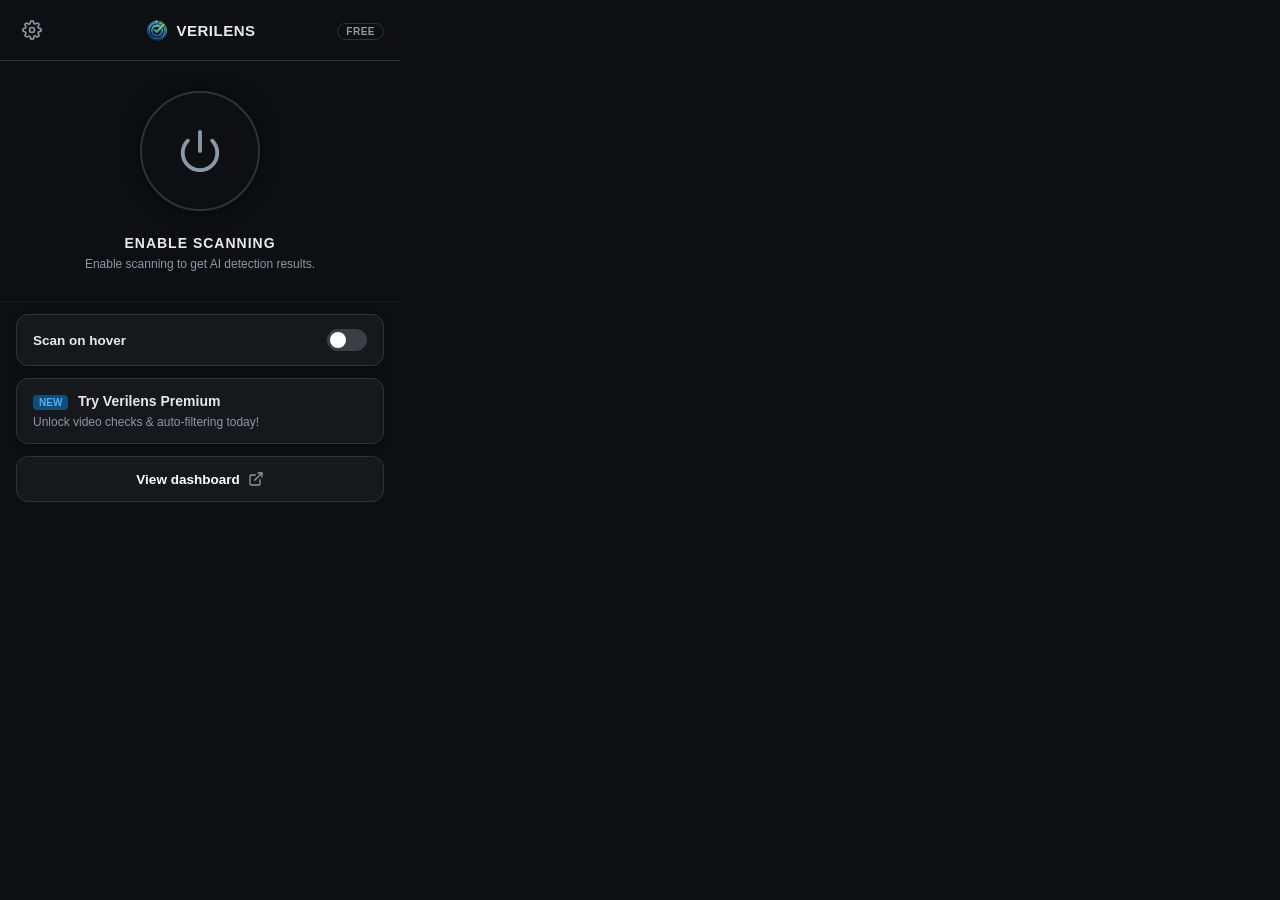
==== commit b3b057fd: "feat: use new logo and fix master toggle state cleanup - Replaced old logo with new logo.png and gen" ====
--- a/popup/popup.html
+++ b/popup/popup.html
@@ -13,6 +13,7 @@
         <svg viewBox="0 0 24 24" width="20" height="20" stroke="#8b98a5" stroke-width="2" fill="none" stroke-linecap="round" stroke-linejoin="round"><circle cx="12" cy="12" r="3"></circle><path d="M19.4 15a1.65 1.65 0 0 0 .33 1.82l.06.06a2 2 0 0 1 0 2.83 2 2 0 0 1-2.83 0l-.06-.06a1.65 1.65 0 0 0-1.82-.33 1.65 1.65 0 0 0-1 1.51V21a2 2 0 0 1-2 2 2 2 0 0 1-2-2v-.09A1.65 1.65 0 0 0 9 19.4a1.65 1.65 0 0 0-1.82.33l-.06.06a2 2 0 0 1-2.83 0 2 2 0 0 1 0-2.83l.06-.06a1.65 1.65 0 0 0 .33-1.82 1.65 1.65 0 0 0-1.51-1H3a2 2 0 0 1-2-2 2 2 0 0 1 2-2h.09A1.65 1.65 0 0 0 4.6 9a1.65 1.65 0 0 0-.33-1.82l-.06-.06a2 2 0 0 1 0-2.83 2 2 0 0 1 2.83 0l.06.06a1.65 1.65 0 0 0 1.82.33H9a1.65 1.65 0 0 0 1-1.51V3a2 2 0 0 1 2-2 2 2 0 0 1 2 2v.09a1.65 1.65 0 0 0 1 1.51 1.65 1.65 0 0 0 1.82-.33l.06-.06a2 2 0 0 1 2.83 0 2 2 0 0 1 0 2.83l-.06.06a1.65 1.65 0 0 0-.33 1.82V9a1.65 1.65 0 0 0 1.51 1H21a2 2 0 0 1 2 2 2 2 0 0 1-2 2h-.09a1.65 1.65 0 0 0-1.51 1z"></path></svg>
       </button>
       <div class="vl-header-center">
+        <img src="../assets/images/logo.png" alt="Verilens logo" class="vl-logo-small" />
         <span class="vl-header-title">VERILENS</span>
       </div>
       <div class="vl-header-right">
--- a/popup/popup.css
+++ b/popup/popup.css
@@ -1,5 +1,6 @@
 /* popup/popup.css — dark, minimal, premium */
 * { box-sizing: border-box; }
+[hidden] { display: none !important; }
 
 body {
   margin: 0;
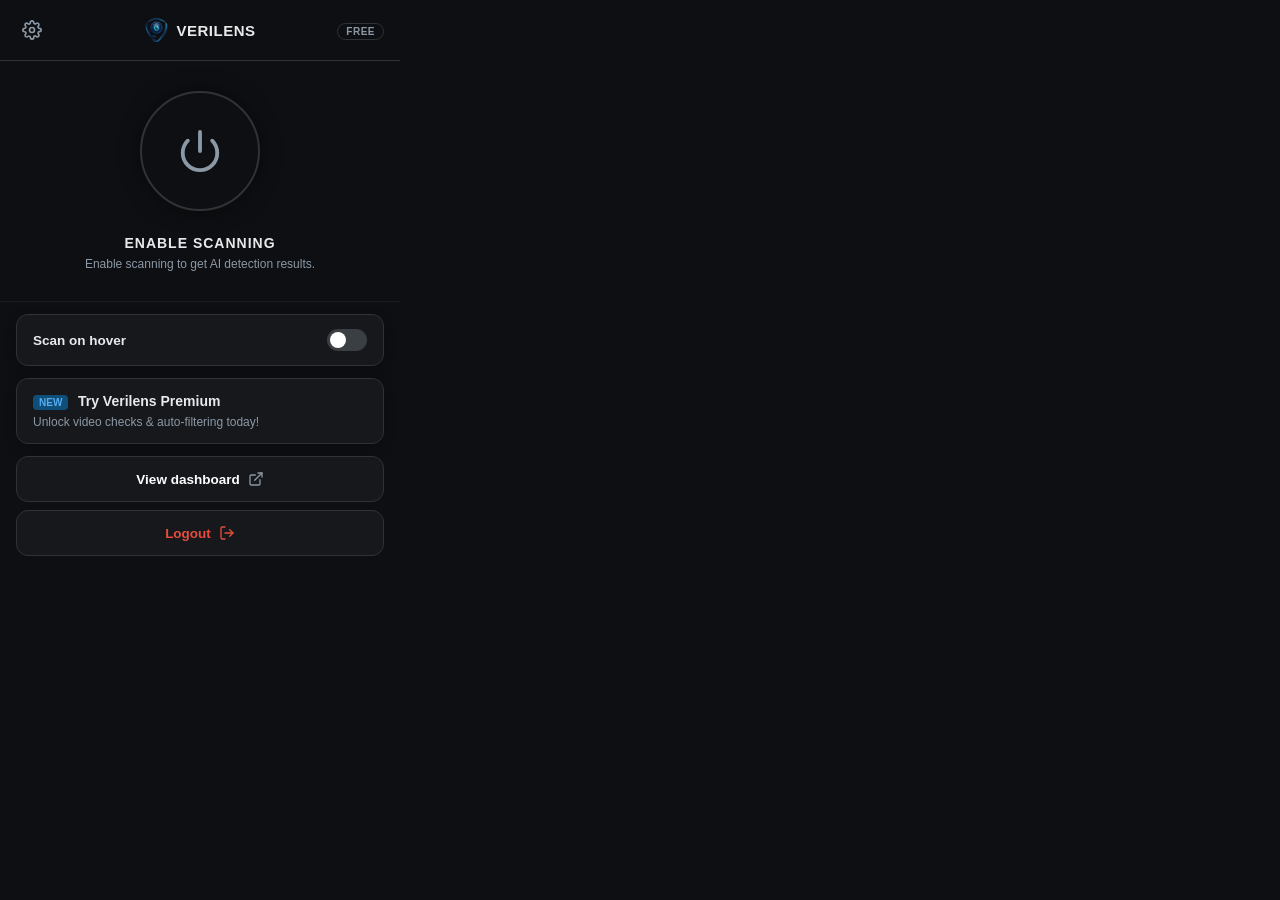
==== commit 48af42da: "feat: updated logo, fixed hover logic bounds, added popup logout button" ====
--- a/popup/popup.html
+++ b/popup/popup.html
@@ -67,6 +67,10 @@
         <button id="btnViewDashboard" class="vl-card-btn">
           View dashboard
           <svg viewBox="0 0 24 24" width="16" height="16" stroke="#8b98a5" stroke-width="2" fill="none" stroke-linecap="round" stroke-linejoin="round"><path d="M18 13v6a2 2 0 0 1-2 2H5a2 2 0 0 1-2-2V8a2 2 0 0 1 2-2h6"></path><polyline points="15 3 21 3 21 9"></polyline><line x1="10" y1="14" x2="21" y2="3"></line></svg>
+        </button>
+        <button id="btnLogout" class="vl-card-btn" style="margin-top: 8px; color: #e74c3c;">
+          Logout
+          <svg viewBox="0 0 24 24" width="16" height="16" stroke="currentColor" stroke-width="2" fill="none" stroke-linecap="round" stroke-linejoin="round"><path d="M9 21H5a2 2 0 0 1-2-2V5a2 2 0 0 1 2-2h4"></path><polyline points="16 17 21 12 16 7"></polyline><line x1="21" y1="12" x2="9" y2="12"></line></svg>
         </button>
       </div>
     </div>
--- a/popup/popup.css
+++ b/popup/popup.css
@@ -34,6 +34,9 @@
   padding: 14px 16px;
   border-bottom: 1px solid #2f3336;
   position: relative;
+}
+.vl-header[hidden] {
+  display: none;
 }
 .vl-header-center {
   position: absolute;
